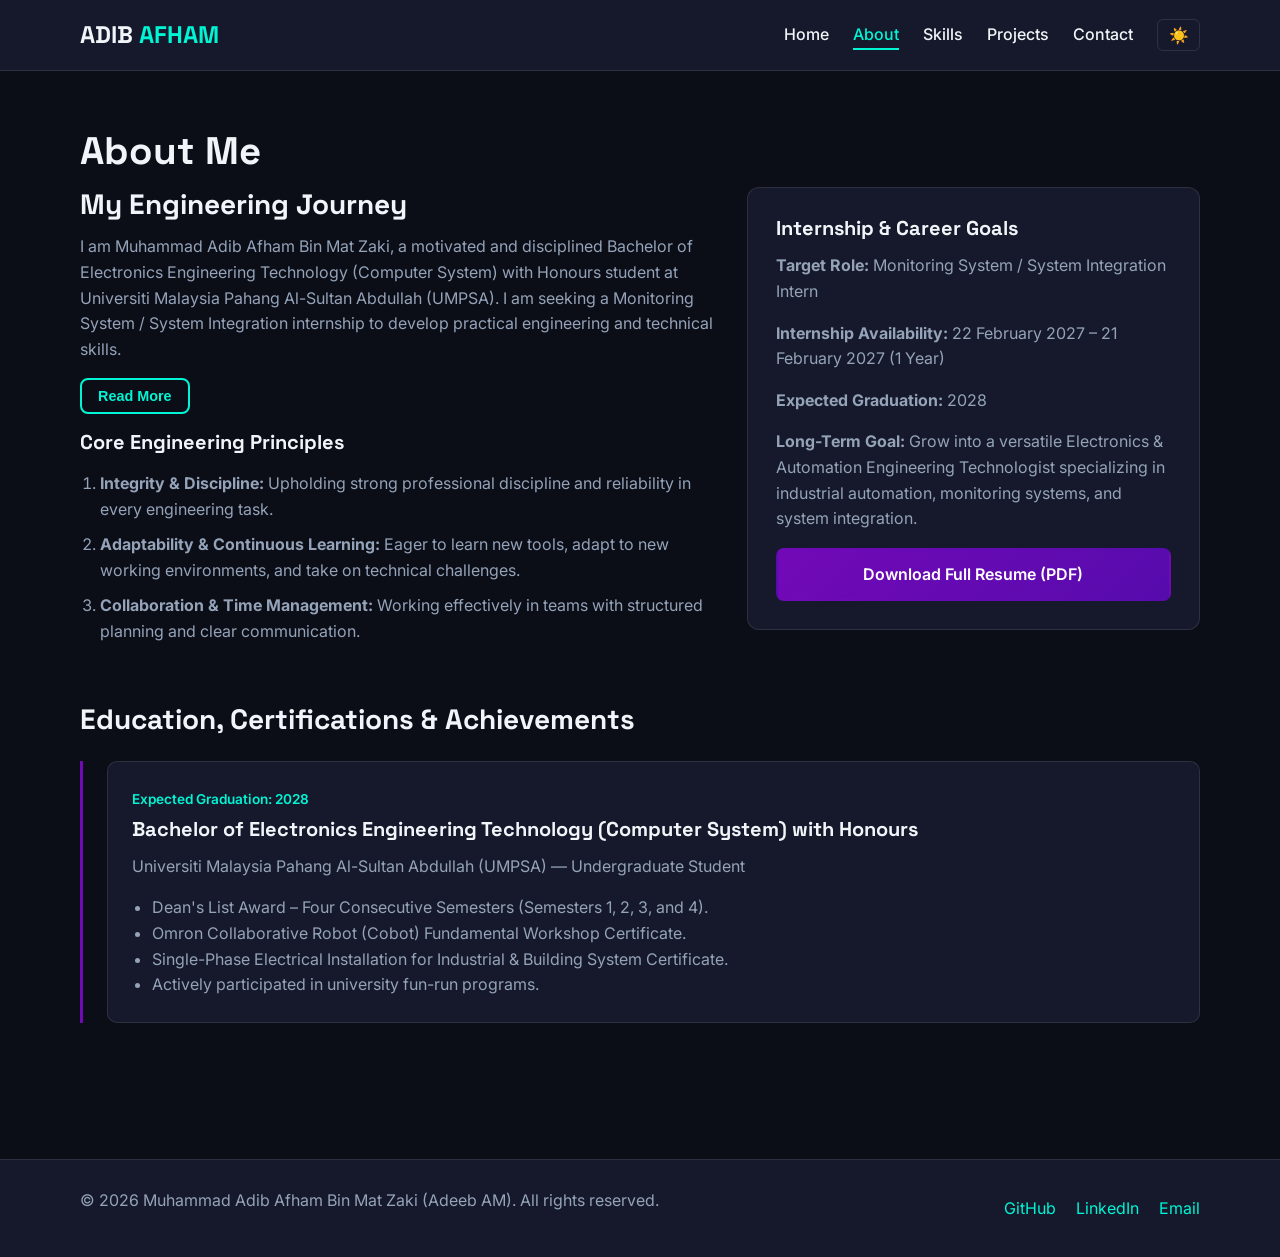
==== about.html @ 30f645f8 "Add files via upload" ====
<!DOCTYPE html>
<html lang="en">
<head>
  <meta charset="UTF-8">
  <meta name="viewport" content="width=device-width, initial-scale=1.0">
  <title>About Me | Adib Afham</title>
  <link rel="preconnect" href="https://fonts.googleapis.com">
  <link rel="preconnect" href="https://fonts.gstatic.com" crossorigin>
  <link href="https://fonts.googleapis.com/css2?family=Inter:wght@400;500;600&family=Space+Grotesk:wght@600;700&display=swap" rel="stylesheet">
  <link rel="stylesheet" href="css/style.css">
</head>
<body>
  <header class="site-header">
    <div class="container nav-wrapper">
      <a href="index.html" class="logo">ADIB<span> AFHAM</span></a>
      <button class="hamburger" id="hamburgerBtn" aria-label="Toggle Navigation" aria-expanded="false">
        <span></span>
        <span></span>
        <span></span>
      </button>
      <nav class="main-nav" id="mainNav">
        <ul>
          <li><a href="index.html">Home</a></li>
          <li><a href="about.html" class="active">About</a></li>
          <li><a href="skills.html">Skills</a></li>
          <li><a href="projects.html">Projects</a></li>
          <li><a href="contact.html">Contact</a></li>
        </ul>
        <button id="themeToggle" class="theme-btn" aria-label="Toggle Light/Dark Mode">☀️</button>
      </nav>
    </div>
  </header>

  <main class="container page-section">
    <h1>About Me</h1>
    <div class="about-grid">
      <article class="about-story">
        <h2>My Engineering Journey</h2>
        <p>
          I am Muhammad Adib Afham Bin Mat Zaki, a motivated and disciplined Bachelor of Electronics Engineering Technology (Computer System) with Honours student at Universiti Malaysia Pahang Al-Sultan Abdullah (UMPSA). I am seeking a Monitoring System / System Integration internship to develop practical engineering and technical skills.
        </p>
        <div id="moreBio" class="hidden-content">
          <p>
            My hands-on academic work spans industrial process simulation and real-time monitoring—including integrating Factory I/O simulations with physical PLC systems via OPC UA communication (2025) and developing a web-based Water Pump Monitoring System dashboard using Node-RED, MySQL, and HTML with alarm notifications (2026).
          </p>
          <p>
            I have earned Dean's List recognition across Semesters 1, 2, 3, and 4, completed workshops in Omron Collaborative Robots (Cobot) and Single-Phase Electrical Installation for Industrial &amp; Building Systems, and actively take part in university fun-run programs.
          </p>
        </div>
        <button id="readMoreBtn" class="btn btn-outline btn-sm">Read More</button>
        <p></p>

        <h3>Core Engineering Principles</h3>
        <ol class="styled-list">
          <li><strong>Integrity &amp; Discipline:</strong> Upholding strong professional discipline and reliability in every engineering task.</li>
          <li><strong>Adaptability &amp; Continuous Learning:</strong> Eager to learn new tools, adapt to new working environments, and take on technical challenges.</li>
          <li><strong>Collaboration &amp; Time Management:</strong> Working effectively in teams with structured planning and clear communication.</li>
        </ol>
      </article>

      <aside class="career-goals">
        <div class="card">
          <h3>Internship &amp; Career Goals</h3>
          <p><strong>Target Role:</strong> Monitoring System / System Integration Intern</p>
          <p><strong>Internship Availability:</strong> 22 February 2027 – 21 February 2027 (1 Year) </p>
          <p><strong>Expected Graduation:</strong> 2028</p>
          <p><strong>Long-Term Goal:</strong> Grow into a versatile Electronics &amp; Automation Engineering Technologist specializing in industrial automation, monitoring systems, and system integration.</p>
          <a href="docs/resume.pdf" class="btn btn-primary full-width" download>Download Full Resume (PDF)</a>
        </div>
      </aside>
    </div>

    <section class="timeline-section">
      <h2>Education, Certifications &amp; Achievements</h2>
      <div class="timeline">
        <article class="timeline-item">
          <span class="timeline-date">Expected Graduation: 2028</span>
          <h3>Bachelor of Electronics Engineering Technology (Computer System) with Honours</h3>
          <p class="institution">Universiti Malaysia Pahang Al-Sultan Abdullah (UMPSA) — Undergraduate Student</p>
          <ul>
            <li>Dean's List Award – Four Consecutive Semesters (Semesters 1, 2, 3, and 4).</li>
            <li>Omron Collaborative Robot (Cobot) Fundamental Workshop Certificate.</li>
            <li>Single-Phase Electrical Installation for Industrial &amp; Building System Certificate.</li>
            <li>Actively participated in university fun-run programs.</li>
          </ul>
        </article>
      </div>
    </section>
  </main>

  <footer class="site-footer">
    <div class="container footer-content">
      <p>&copy; <span id="currentYear">2026</span> Muhammad Adib Afham Bin Mat Zaki (Adeeb AM). All rights reserved.</p>
      <div class="social-links">
       <a href="https://github.com/Adeebbs" target="_blank" rel="noopener noreferrer">GitHub</a>
        <a href="https://www.linkedin.com/in/adib-afham-a77aa1451/" target="_blank" rel="noopener noreferrer">LinkedIn</a>
        <a href="mailto:adibafham878@gmail.com">Email</a>
      </div>
    </div>
  </footer>

  <button id="scrollTopBtn" class="scroll-top" title="Back to top">&uarr;</button>
  <script src="js/script.js"></script>
</body>
</html>
---- css/style.css ----
/* =========================================================
   CSS Variables & Theme Setup (Royal Purple & Neon Cyan)
   ========================================================= */
:root {
  --bg-primary: #0b0d17;
  --bg-secondary: #15192b;
  --text-primary: #f1f5f9;
  --text-secondary: #94a3b8;
  --accent-purple: #7209b7;
  --accent-cyan: #00f5d4;
  --border-color: rgba(255, 255, 255, 0.1);
  --error-color: #ff4d6d;
  --success-color: #00f5d4;
  --font-heading: 'Space Grotesk', sans-serif;
  --font-body: 'Inter', sans-serif;
  --transition: all 0.3s ease;
}

body.light-theme {
  --bg-primary: #f8fafc;
  --bg-secondary: #ffffff;
  --text-primary: #0f172a;
  --text-secondary: #475569;
  --accent-purple: #7209b7;
  --accent-cyan: #008b7a;
  --border-color: rgba(15, 23, 42, 0.12);
}

/* =========================================================
   Reset & Global Typography
   ========================================================= */
* {
  box-sizing: border-box;
  margin: 0;
  padding: 0;
}

html {
  scroll-behavior: smooth;
}

body {
  font-family: var(--font-body);
  background-color: var(--bg-primary);
  color: var(--text-primary);
  line-height: 1.6;
  transition: background-color 0.3s ease, color 0.3s ease;
}

h1, h2, h3 {
  font-family: var(--font-heading);
  line-height: 1.25;
  margin-bottom: 0.75rem;
}

h1 { font-size: 2.4rem; }
h2 { font-size: 1.75rem; }
h3 { font-size: 1.25rem; }

p {
  margin-bottom: 1rem;
  color: var(--text-secondary);
}

a {
  color: var(--accent-cyan);
  text-decoration: none;
  transition: var(--transition);
}

.container {
  width: 90%;
  max-width: 1120px;
  margin: 0 auto;
}

.page-section {
  padding: 3.5rem 0;
}

.section-subtitle {
  margin-bottom: 2rem;
  font-size: 1.05rem;
}

/* =========================================================
   Header & Responsive Navigation
   ========================================================= */
.site-header {
  background-color: var(--bg-secondary);
  border-bottom: 1px solid var(--border-color);
  position: sticky;
  top: 0;
  z-index: 100;
}

.nav-wrapper {
  display: flex;
  justify-content: space-between;
  align-items: center;
  padding: 1rem 0;
}

.logo {
  font-family: var(--font-heading);
  font-size: 1.5rem;
  font-weight: 700;
  color: var(--text-primary);
}

.logo span {
  color: var(--accent-cyan);
}

.main-nav {
  display: flex;
  align-items: center;
  gap: 1.5rem;
}

.main-nav ul {
  display: flex;
  list-style: none;
  gap: 1.5rem;
}

.main-nav a {
  color: var(--text-primary);
  font-weight: 500;
  padding-bottom: 0.25rem;
  border-bottom: 2px solid transparent;
}

.main-nav a:hover,
.main-nav a.active {
  color: var(--accent-cyan);
  border-bottom-color: var(--accent-cyan);
}

.theme-btn {
  background: transparent;
  border: 1px solid var(--border-color);
  color: var(--text-primary);
  padding: 0.35rem 0.65rem;
  border-radius: 6px;
  cursor: pointer;
  font-size: 1rem;
}

.hamburger {
  display: none;
  flex-direction: column;
  gap: 5px;
  background: transparent;
  border: none;
  cursor: pointer;
}

.hamburger span {
  width: 25px;
  height: 3px;
  background-color: var(--text-primary);
  border-radius: 2px;
}

/* =========================================================
   Buttons & Cards
   ========================================================= */
.btn {
  display: inline-block;
  padding: 0.75rem 1.5rem;
  border-radius: 8px;
  font-weight: 600;
  cursor: pointer;
  border: 2px solid transparent;
  transition: var(--transition);
  text-align: center;
}

.btn-sm {
  padding: 0.5rem 1rem;
  font-size: 0.9rem;
}

.full-width {
  width: 100%;
}

.btn-primary {
  background: linear-gradient(135deg, var(--accent-purple), #560bad);
  color: #ffffff;
}

.btn-primary:hover {
  transform: translateY(-2px);
  box-shadow: 0 6px 20px rgba(114, 9, 183, 0.45);
}

.btn-outline {
  border-color: var(--accent-cyan);
  color: var(--accent-cyan);
  background: transparent;
}

.btn-outline:hover {
  background-color: var(--accent-cyan);
  color: #0b0d17;
}

.card {
  background-color: var(--bg-secondary);
  border: 1px solid var(--border-color);
  border-radius: 12px;
  padding: 1.75rem;
}

/* =========================================================
   Home Page: Hero, Highlights & Table
   ========================================================= */
.hero {
  display: grid;
  grid-template-columns: 1.3fr 0.7fr;
  align-items: center;
  gap: 2.5rem;
  padding: 4rem 0;
}

.greeting-badge {
  display: inline-block;
  background: rgba(114, 9, 183, 0.25);
  border: 1px solid var(--accent-purple);
  color: var(--accent-cyan);
  padding: 0.3rem 0.85rem;
  border-radius: 20px;
  font-size: 0.9rem;
  font-weight: 600;
  margin-bottom: 1rem;
}

.highlight {
  color: var(--accent-cyan);
}

.typing-wrapper {
  min-height: 2.2rem;
  color: var(--accent-purple);
  font-size: 1.35rem;
}

body:not(.light-theme) .typing-wrapper {
  color: #c77dff;
}

.cursor {
  animation: blink 0.8s infinite;
}

@keyframes blink {
  50% { opacity: 0; }
}

.cta-group {
  display: flex;
  gap: 1rem;
  margin-top: 1.5rem;
}

.hero-image img {
  width: 100%;
  max-width: 300px;
  border-radius: 16px;
  border: 3px solid var(--accent-cyan);
  box-shadow: 0 12px 30px rgba(0, 245, 212, 0.15);
  display: block;
  margin: 0 auto;
}

.highlights {
  padding: 2rem 0;
}

.stats-grid {
  display: grid;
  grid-template-columns: repeat(3, 1fr);
  gap: 1.5rem;
  margin-top: 1rem;
}

.stat-card {
  background-color: var(--bg-secondary);
  border: 1px solid var(--border-color);
  border-left: 4px solid var(--accent-cyan);
  border-radius: 10px;
  padding: 1.5rem;
  transition: var(--transition);
}

.stat-card:hover {
  transform: translateY(-4px);
}

.stat-card h3 {
  font-size: 2rem;
  color: var(--accent-cyan);
  margin-bottom: 0.25rem;
}

.overview-table-section {
  padding: 2.5rem 0 4rem;
}

.table-responsive {
  overflow-x: auto;
  margin-top: 1rem;
}

table {
  width: 100%;
  border-collapse: collapse;
  background-color: var(--bg-secondary);
  border-radius: 10px;
  overflow: hidden;
}

th, td {
  padding: 1rem;
  text-align: left;
  border-bottom: 1px solid var(--border-color);
}

th {
  background-color: rgba(114, 9, 183, 0.25);
  color: var(--text-primary);
  font-family: var(--font-heading);
}

/* =========================================================
   About Page & Timeline
   ========================================================= */
.about-grid {
  display: grid;
  grid-template-columns: 1.4fr 1fr;
  gap: 2rem;
  margin-bottom: 3rem;
}

.hidden-content {
  display: none;
}

.hidden-content.show {
  display: block;
}

.styled-list {
  margin: 1rem 0 0 1.25rem;
  color: var(--text-secondary);
}

.styled-list li {
  margin-bottom: 0.6rem;
}

.timeline {
  border-left: 3px solid var(--accent-purple);
  padding-left: 1.5rem;
  margin-top: 1.5rem;
}

.timeline-item {
  position: relative;
  margin-bottom: 2rem;
  background-color: var(--bg-secondary);
  padding: 1.5rem;
  border-radius: 10px;
  border: 1px solid var(--border-color);
}

.timeline-date {
  display: inline-block;
  font-size: 0.85rem;
  font-weight: 600;
  color: var(--accent-cyan);
  margin-bottom: 0.4rem;
}

.timeline-item ul {
  margin-left: 1.25rem;
  color: var(--text-secondary);
}

/* =========================================================
   Skills Page: Tabs & Animated Bars
   ========================================================= */
.tab-buttons,
.filter-controls {
  display: flex;
  flex-wrap: wrap;
  gap: 0.75rem;
  margin-bottom: 2rem;
}

.tab-btn,
.filter-btn {
  padding: 0.6rem 1.2rem;
  border-radius: 8px;
  border: 1px solid var(--border-color);
  background-color: var(--bg-secondary);
  color: var(--text-primary);
  cursor: pointer;
  font-weight: 500;
  transition: var(--transition);
}

.tab-btn.active,
.filter-btn.active,
.tab-btn:hover,
.filter-btn:hover {
  background-color: var(--accent-purple);
  color: #ffffff;
  border-color: var(--accent-purple);
}

.tab-content {
  display: none;
}

.tab-content.active {
  display: block;
}

.skills-grid {
  display: grid;
  grid-template-columns: repeat(2, 1fr);
  gap: 1.5rem;
}

.skill-item {
  margin-bottom: 1.25rem;
}

.skill-header {
  display: flex;
  justify-content: space-between;
  font-size: 0.95rem;
  margin-bottom: 0.4rem;
}

.progress-bar {
  width: 100%;
  height: 10px;
  background-color: rgba(255, 255, 255, 0.1);
  border-radius: 6px;
  overflow: hidden;
}

body.light-theme .progress-bar {
  background-color: #e2e8f0;
}

.progress-fill {
  height: 100%;
  width: 0;
  background: linear-gradient(90deg, var(--accent-purple), var(--accent-cyan));
  border-radius: 6px;
  transition: width 0.9s ease-in-out;
}

/* =========================================================
   Projects Page & Modal
   ========================================================= */
.projects-grid {
  display: grid;
  grid-template-columns: repeat(3, 1fr);
  gap: 1.75rem;
}

.project-card {
  background-color: var(--bg-secondary);
  border: 1px solid var(--border-color);
  border-radius: 12px;
  overflow: hidden;
  display: flex;
  flex-direction: column;
  transition: var(--transition);
}

.project-card:hover {
  transform: translateY(-5px);
  border-color: var(--accent-cyan);
}

.project-card img {
  width: 100%;
  height: 185px;
  object-fit: cover;
  background-color: #1e243b;
}

.project-body {
  padding: 1.5rem;
  display: flex;
  flex-direction: column;
  flex-grow: 1;
}

.project-body .btn {
  margin-top: auto;
  align-self: flex-start;
}

.tag {
  display: inline-block;
  font-size: 0.8rem;
  font-weight: 600;
  color: var(--accent-cyan);
  margin-bottom: 0.5rem;
}

.modal {
  display: none;
  position: fixed;
  inset: 0;
  background-color: rgba(0, 0, 0, 0.75);
  z-index: 200;
  align-items: center;
  justify-content: center;
  padding: 1rem;
}

.modal.open {
  display: flex;
}

.modal-content {
  background-color: var(--bg-secondary);
  border: 1px solid var(--accent-cyan);
  border-radius: 12px;
  max-width: 600px;
  width: 100%;
  padding: 2rem;
  position: relative;
}

.modal-close {
  position: absolute;
  top: 1rem;
  right: 1.25rem;
  background: none;
  border: none;
  color: var(--text-primary);
  font-size: 1.75rem;
  cursor: pointer;
}

/* =========================================================
   Contact Page & Validation
   ========================================================= */
.contact-grid {
  display: grid;
  grid-template-columns: 1.3fr 0.9fr;
  gap: 2rem;
}

.form-group {
  margin-bottom: 1.25rem;
}

.form-group label {
  display: block;
  margin-bottom: 0.4rem;
  font-weight: 500;
}

.form-group input,
.form-group textarea {
  width: 100%;
  padding: 0.75rem;
  border-radius: 8px;
  border: 1px solid var(--border-color);
  background-color: var(--bg-primary);
  color: var(--text-primary);
  font-family: inherit;
  font-size: 1rem;
}

.form-group input:focus,
.form-group textarea:focus {
  outline: none;
  border-color: var(--accent-cyan);
}

.error-msg {
  color: var(--error-color);
  font-size: 0.85rem;
  display: block;
  min-height: 1.1rem;
  margin-top: 0.25rem;
}

.success-banner {
  margin-top: 1rem;
  color: var(--success-color);
  font-weight: 600;
}

.contact-list {
  list-style: none;
}

.contact-list li {
  margin-bottom: 1rem;
  color: var(--text-secondary);
}

/* =========================================================
   Footer & Scroll-To-Top
   ========================================================= */
.site-footer {
  background-color: var(--bg-secondary);
  border-top: 1px solid var(--border-color);
  padding: 1.75rem 0;
  margin-top: 3rem;
}

.footer-content {
  display: flex;
  justify-content: space-between;
  align-items: center;
  flex-wrap: wrap;
  gap: 1rem;
}

.social-links {
  display: flex;
  gap: 1.25rem;
}

.scroll-top {
  position: fixed;
  bottom: 1.5rem;
  right: 1.5rem;
  background-color: var(--accent-purple);
  color: #ffffff;
  border: none;
  border-radius: 50%;
  width: 42px;
  height: 42px;
  font-size: 1.2rem;
  cursor: pointer;
  display: none;
  z-index: 90;
}

/* =========================================================
   Media Queries (Tablet <= 768px & Mobile <= 480px)
   ========================================================= */
@media (max-width: 768px) {
  .hamburger {
    display: flex;
  }

  .main-nav {
    display: none;
    position: absolute;
    top: 100%;
    left: 0;
    right: 0;
    background-color: var(--bg-secondary);
    flex-direction: column;
    padding: 1.5rem;
    border-bottom: 1px solid var(--border-color);
  }

  .main-nav.open {
    display: flex;
  }

  .main-nav ul {
    flex-direction: column;
    align-items: center;
  }

  .hero,
  .about-grid,
  .skills-grid,
  .contact-grid {
    grid-template-columns: 1fr;
  }

  .projects-grid,
  .stats-grid {
    grid-template-columns: repeat(2, 1fr);
  }
}

@media (max-width: 480px) {
  h1 {
    font-size: 1.85rem;
  }

  .projects-grid,
  .stats-grid {
    grid-template-columns: 1fr;
  }

  .cta-group {
    flex-direction: column;
  }

  .btn {
    width: 100%;
  }
}
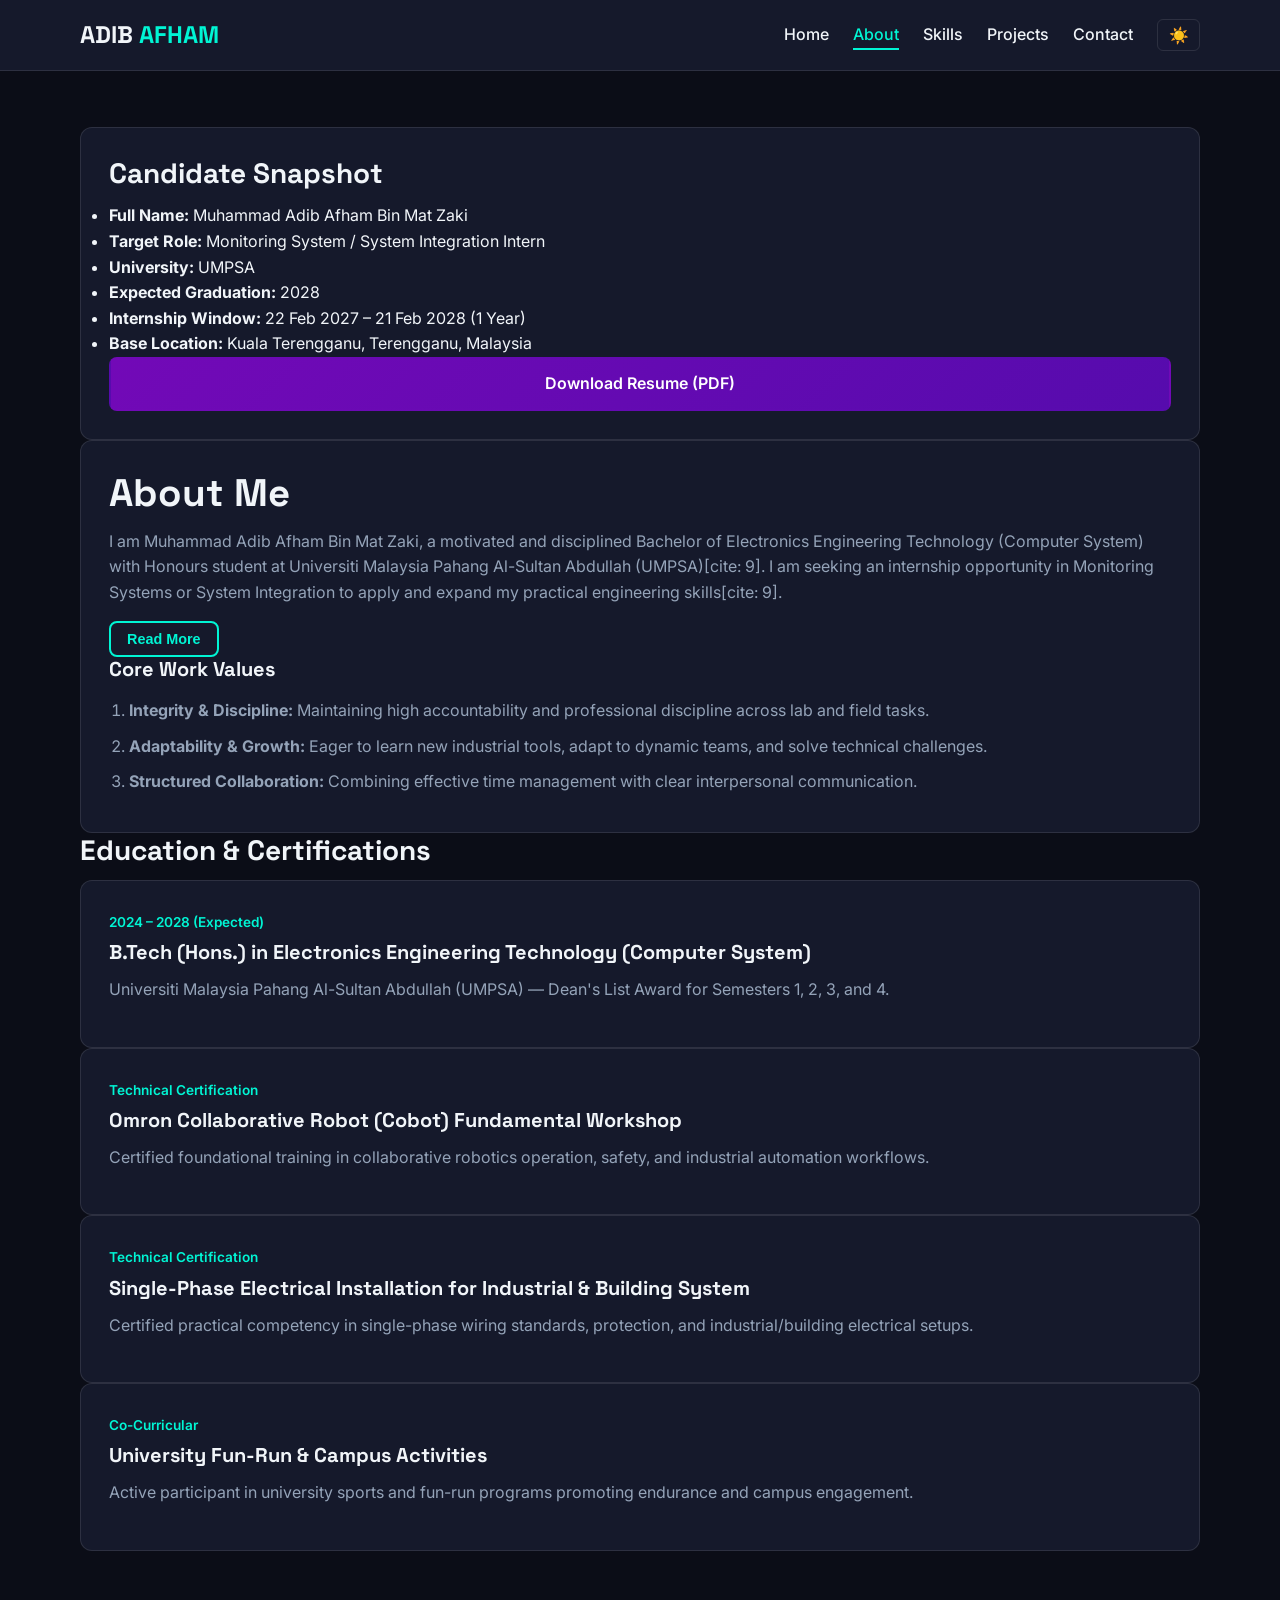
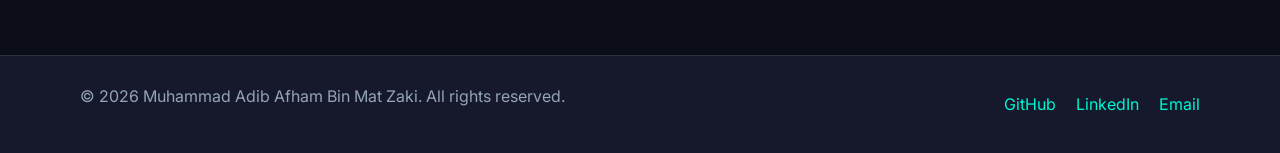
==== commit 5ba3ab86: "Update about.html" ====
--- a/about.html
+++ b/about.html
@@ -3,7 +3,7 @@
 <head>
   <meta charset="UTF-8">
   <meta name="viewport" content="width=device-width, initial-scale=1.0">
-  <title>About Me | Adib Afham</title>
+  <title>About Me | Muhammad Adib Afham</title>
   <link rel="preconnect" href="https://fonts.googleapis.com">
   <link rel="preconnect" href="https://fonts.gstatic.com" crossorigin>
   <link href="https://fonts.googleapis.com/css2?family=Inter:wght@400;500;600&family=Space+Grotesk:wght@600;700&display=swap" rel="stylesheet">
@@ -32,65 +32,83 @@
   </header>
 
   <main class="container page-section">
-    <h1>About Me</h1>
-    <div class="about-grid">
-      <article class="about-story">
-        <h2>My Engineering Journey</h2>
-        <p>
-          I am Muhammad Adib Afham Bin Mat Zaki, a motivated and disciplined Bachelor of Electronics Engineering Technology (Computer System) with Honours student at Universiti Malaysia Pahang Al-Sultan Abdullah (UMPSA). I am seeking a Monitoring System / System Integration internship to develop practical engineering and technical skills.
-        </p>
-        <div id="moreBio" class="hidden-content">
-          <p>
-            My hands-on academic work spans industrial process simulation and real-time monitoring—including integrating Factory I/O simulations with physical PLC systems via OPC UA communication (2025) and developing a web-based Water Pump Monitoring System dashboard using Node-RED, MySQL, and HTML with alarm notifications (2026).
-          </p>
-          <p>
-            I have earned Dean's List recognition across Semesters 1, 2, 3, and 4, completed workshops in Omron Collaborative Robots (Cobot) and Single-Phase Electrical Installation for Industrial &amp; Building Systems, and actively take part in university fun-run programs.
-          </p>
-        </div>
-        <button id="readMoreBtn" class="btn btn-outline btn-sm">Read More</button>
-        <p></p>
-
-        <h3>Core Engineering Principles</h3>
-        <ol class="styled-list">
-          <li><strong>Integrity &amp; Discipline:</strong> Upholding strong professional discipline and reliability in every engineering task.</li>
-          <li><strong>Adaptability &amp; Continuous Learning:</strong> Eager to learn new tools, adapt to new working environments, and take on technical challenges.</li>
-          <li><strong>Collaboration &amp; Time Management:</strong> Working effectively in teams with structured planning and clear communication.</li>
-        </ol>
-      </article>
-
-      <aside class="career-goals">
-        <div class="card">
-          <h3>Internship &amp; Career Goals</h3>
-          <p><strong>Target Role:</strong> Monitoring System / System Integration Intern</p>
-          <p><strong>Internship Availability:</strong> 22 February 2027 – 21 February 2027 (1 Year) </p>
-          <p><strong>Expected Graduation:</strong> 2028</p>
-          <p><strong>Long-Term Goal:</strong> Grow into a versatile Electronics &amp; Automation Engineering Technologist specializing in industrial automation, monitoring systems, and system integration.</p>
-          <a href="docs/resume.pdf" class="btn btn-primary full-width" download>Download Full Resume (PDF)</a>
+    <div class="split-layout">
+      <!-- Sticky Left Profile Card -->
+      <aside class="sticky-sidebar">
+        <div class="card profile-summary-card">
+          <h2>Candidate Snapshot</h2>
+          <ul class="meta-list">
+            <li><strong>Full Name:</strong> Muhammad Adib Afham Bin Mat Zaki</li>
+            <li><strong>Target Role:</strong> Monitoring System / System Integration Intern</li>
+            <li><strong>University:</strong> UMPSA</li>
+            <li><strong>Expected Graduation:</strong> 2028</li>
+            <li><strong>Internship Window:</strong> 22 Feb 2027 – 21 Feb 2028 (1 Year)</li>
+            <li><strong>Base Location:</strong> Kuala Terengganu, Terengganu, Malaysia</li>
+          </ul>
+          <a href="docs/resume.pdf" class="btn btn-primary full-width" download>Download Resume (PDF)</a>
         </div>
       </aside>
+
+      <!-- Right Detailed Narrative & Credentials -->
+      <div class="split-main">
+        <article class="card">
+          <h1>About Me</h1>
+          <p>
+            I am Muhammad Adib Afham Bin Mat Zaki, a motivated and disciplined Bachelor of Electronics Engineering Technology (Computer System) with Honours student at Universiti Malaysia Pahang Al-Sultan Abdullah (UMPSA)[cite: 9]. I am seeking an internship opportunity in Monitoring Systems or System Integration to apply and expand my practical engineering skills[cite: 9].
+          </p>
+          <div id="moreBio" class="hidden-content">
+            <p>
+              My academic projects focus on connecting industrial controllers with modern software interfaces—including linking Factory I/O simulations to physical PLC hardware via OPC UA (2025) and developing a web-based Water Pump Monitoring System dashboard using Node-RED, MySQL, and HTML with real-time alarm alerts (2026)[cite: 9].
+            </p>
+            <p>
+              Alongside earning Dean's List recognition across four consecutive semesters, I have completed hands-on technical workshops in Omron Collaborative Robots (Cobot) and Single-Phase Electrical Installation, and actively participate in university fun-run events[cite: 9].
+            </p>
+          </div>
+          <button id="readMoreBtn" class="btn btn-outline btn-sm">Read More</button>
+
+          <h3>Core Work Values</h3>
+          <ol class="styled-list">
+            <li><strong>Integrity &amp; Discipline:</strong> Maintaining high accountability and professional discipline across lab and field tasks.</li>
+            <li><strong>Adaptability &amp; Growth:</strong> Eager to learn new industrial tools, adapt to dynamic teams, and solve technical challenges.</li>
+            <li><strong>Structured Collaboration:</strong> Combining effective time management with clear interpersonal communication.</li>
+          </ol>
+        </article>
+
+        <section class="credentials-section">
+          <h2>Education &amp; Certifications</h2>
+          <div class="credentials-grid">
+            <article class="card credential-card">
+              <span class="timeline-date">2024 – 2028 (Expected)</span>
+              <h3>B.Tech (Hons.) in Electronics Engineering Technology (Computer System)</h3>
+              <p>Universiti Malaysia Pahang Al-Sultan Abdullah (UMPSA) — Dean's List Award for Semesters 1, 2, 3, and 4.</p>
+            </article>
+
+            <article class="card credential-card">
+              <span class="timeline-date">Technical Certification</span>
+              <h3>Omron Collaborative Robot (Cobot) Fundamental Workshop</h3>
+              <p>Certified foundational training in collaborative robotics operation, safety, and industrial automation workflows.</p>
+            </article>
+
+            <article class="card credential-card">
+              <span class="timeline-date">Technical Certification</span>
+              <h3>Single-Phase Electrical Installation for Industrial &amp; Building System</h3>
+              <p>Certified practical competency in single-phase wiring standards, protection, and industrial/building electrical setups.</p>
+            </article>
+
+            <article class="card credential-card">
+              <span class="timeline-date">Co-Curricular</span>
+              <h3>University Fun-Run &amp; Campus Activities</h3>
+              <p>Active participant in university sports and fun-run programs promoting endurance and campus engagement.</p>
+            </article>
+          </div>
+        </section>
+      </div>
     </div>
-
-    <section class="timeline-section">
-      <h2>Education, Certifications &amp; Achievements</h2>
-      <div class="timeline">
-        <article class="timeline-item">
-          <span class="timeline-date">Expected Graduation: 2028</span>
-          <h3>Bachelor of Electronics Engineering Technology (Computer System) with Honours</h3>
-          <p class="institution">Universiti Malaysia Pahang Al-Sultan Abdullah (UMPSA) — Undergraduate Student</p>
-          <ul>
-            <li>Dean's List Award – Four Consecutive Semesters (Semesters 1, 2, 3, and 4).</li>
-            <li>Omron Collaborative Robot (Cobot) Fundamental Workshop Certificate.</li>
-            <li>Single-Phase Electrical Installation for Industrial &amp; Building System Certificate.</li>
-            <li>Actively participated in university fun-run programs.</li>
-          </ul>
-        </article>
-      </div>
-    </section>
   </main>
 
   <footer class="site-footer">
     <div class="container footer-content">
-      <p>&copy; <span id="currentYear">2026</span> Muhammad Adib Afham Bin Mat Zaki (Adeeb AM). All rights reserved.</p>
+      <p>&copy; <span id="currentYear">2026</span> Muhammad Adib Afham Bin Mat Zaki. All rights reserved.</p>
       <div class="social-links">
        <a href="https://github.com/Adeebbs" target="_blank" rel="noopener noreferrer">GitHub</a>
         <a href="https://www.linkedin.com/in/adib-afham-a77aa1451/" target="_blank" rel="noopener noreferrer">LinkedIn</a>
@@ -102,4 +120,4 @@
   <button id="scrollTopBtn" class="scroll-top" title="Back to top">&uarr;</button>
   <script src="js/script.js"></script>
 </body>
-</html>+</html>
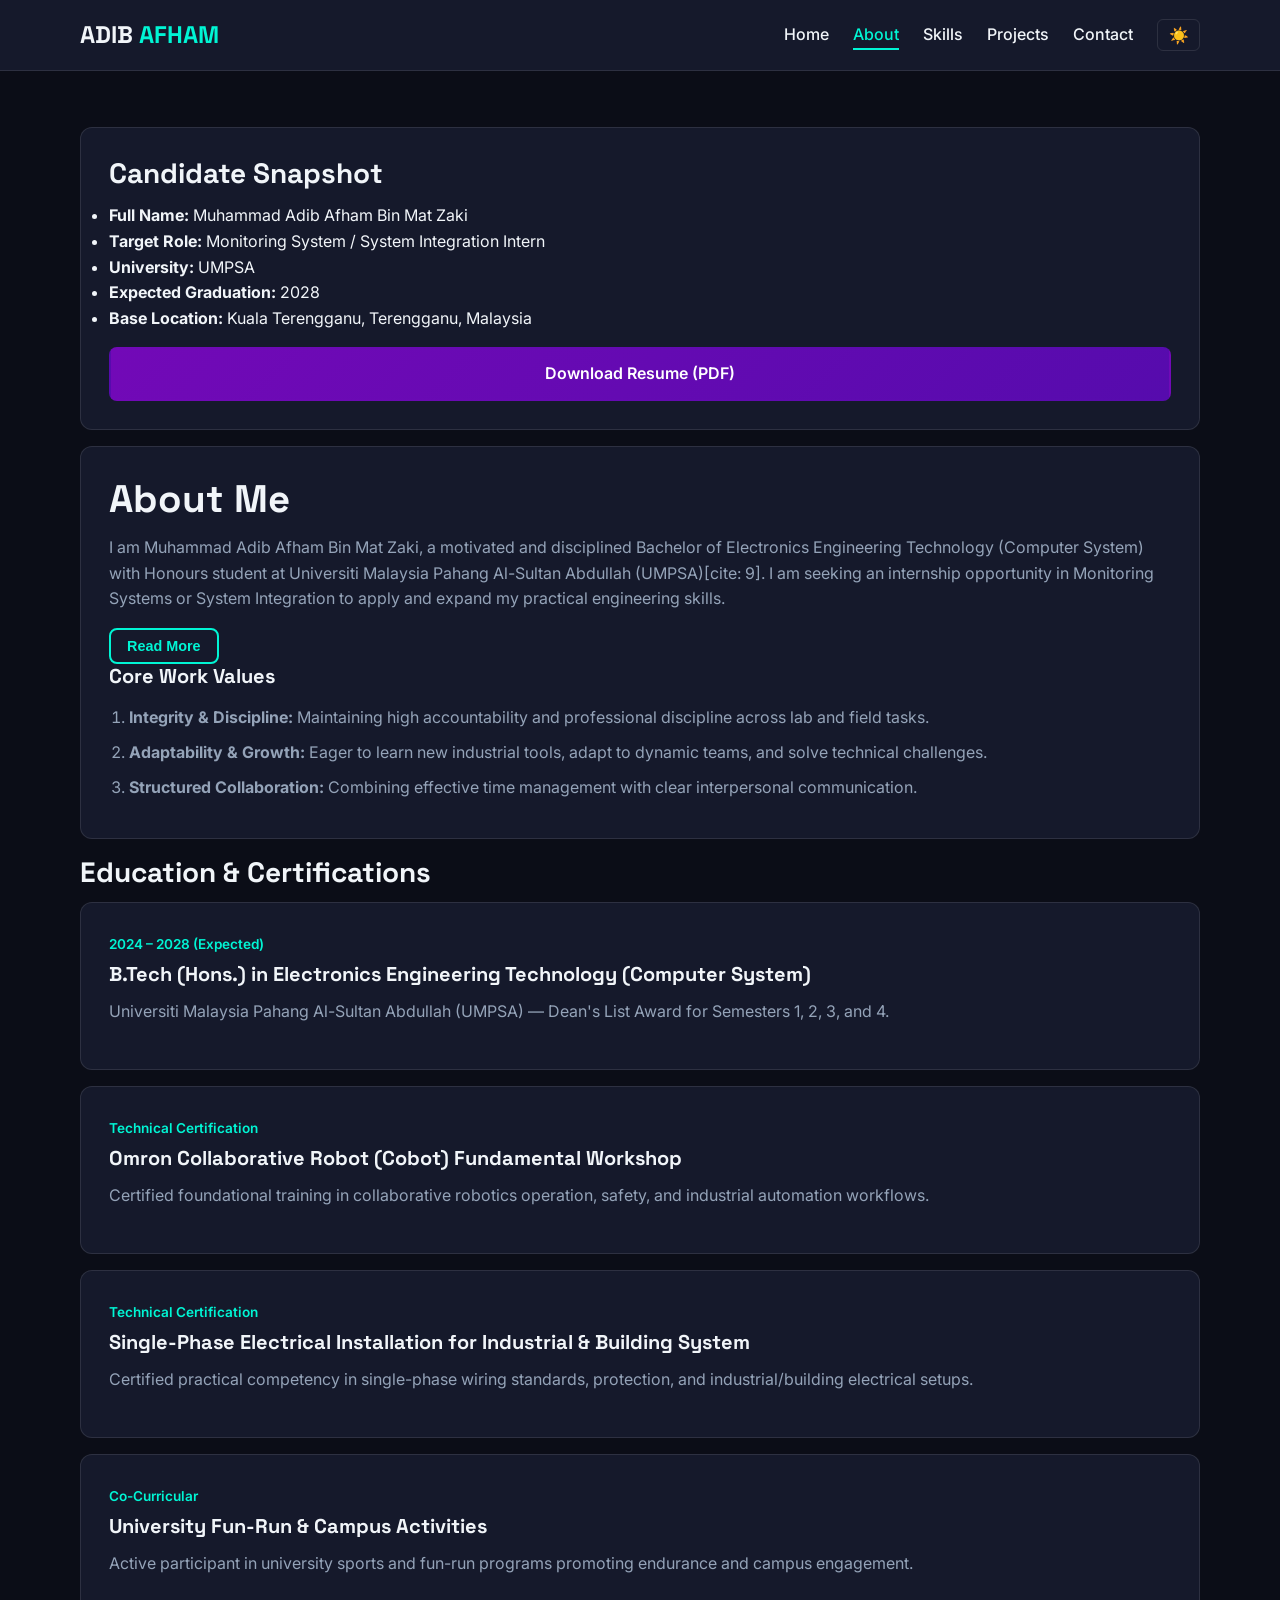
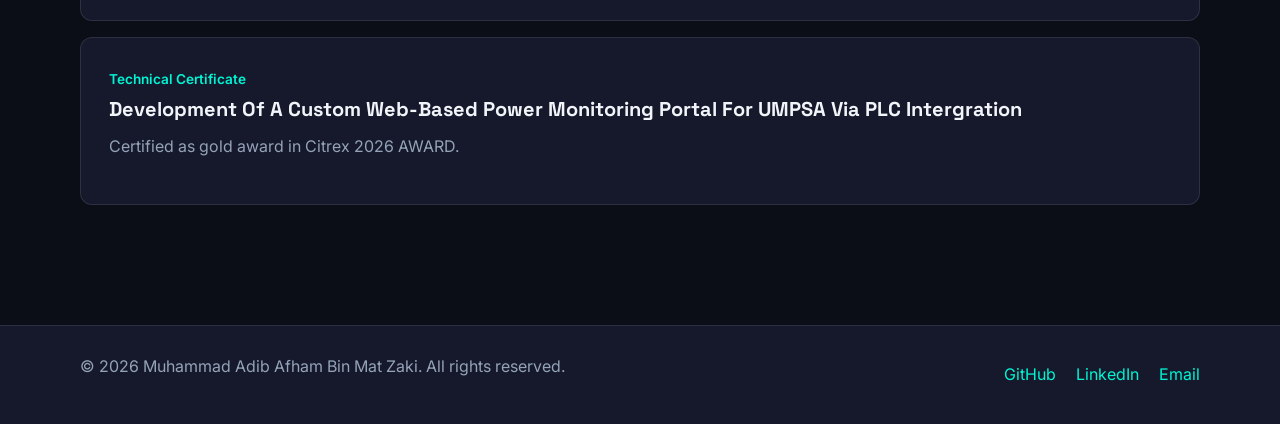
==== commit 9c4d5ee8: "Update about.html" ====
--- a/about.html
+++ b/about.html
@@ -42,26 +42,27 @@
             <li><strong>Target Role:</strong> Monitoring System / System Integration Intern</li>
             <li><strong>University:</strong> UMPSA</li>
             <li><strong>Expected Graduation:</strong> 2028</li>
-            <li><strong>Internship Window:</strong> 22 Feb 2027 – 21 Feb 2028 (1 Year)</li>
             <li><strong>Base Location:</strong> Kuala Terengganu, Terengganu, Malaysia</li>
+            <p></p>
           </ul>
           <a href="docs/resume.pdf" class="btn btn-primary full-width" download>Download Resume (PDF)</a>
         </div>
       </aside>
+      <p></p>
 
       <!-- Right Detailed Narrative & Credentials -->
       <div class="split-main">
         <article class="card">
           <h1>About Me</h1>
           <p>
-            I am Muhammad Adib Afham Bin Mat Zaki, a motivated and disciplined Bachelor of Electronics Engineering Technology (Computer System) with Honours student at Universiti Malaysia Pahang Al-Sultan Abdullah (UMPSA)[cite: 9]. I am seeking an internship opportunity in Monitoring Systems or System Integration to apply and expand my practical engineering skills[cite: 9].
+            I am Muhammad Adib Afham Bin Mat Zaki, a motivated and disciplined Bachelor of Electronics Engineering Technology (Computer System) with Honours student at Universiti Malaysia Pahang Al-Sultan Abdullah (UMPSA)[cite: 9]. I am seeking an internship opportunity in Monitoring Systems or System Integration to apply and expand my practical engineering skills.
           </p>
           <div id="moreBio" class="hidden-content">
             <p>
-              My academic projects focus on connecting industrial controllers with modern software interfaces—including linking Factory I/O simulations to physical PLC hardware via OPC UA (2025) and developing a web-based Water Pump Monitoring System dashboard using Node-RED, MySQL, and HTML with real-time alarm alerts (2026)[cite: 9].
+              My academic projects focus on connecting industrial controllers with modern software interfaces—including linking Factory I/O simulations to physical PLC hardware via OPC UA (2025) and developing a web-based Water Pump Monitoring System dashboard using Node-RED, MySQL, and HTML with real-time alarm alerts (2026).
             </p>
             <p>
-              Alongside earning Dean's List recognition across four consecutive semesters, I have completed hands-on technical workshops in Omron Collaborative Robots (Cobot) and Single-Phase Electrical Installation, and actively participate in university fun-run events[cite: 9].
+              Alongside earning Dean's List recognition across four consecutive semesters, I have completed hands-on technical workshops in Omron Collaborative Robots (Cobot) and Single-Phase Electrical Installation, and actively participate in university fun-run events.
             </p>
           </div>
           <button id="readMoreBtn" class="btn btn-outline btn-sm">Read More</button>
@@ -73,7 +74,12 @@
             <li><strong>Structured Collaboration:</strong> Combining effective time management with clear interpersonal communication.</li>
           </ol>
         </article>
+        <p>
 
+
+        </p>
+        <p></p>
+        <p></p>
         <section class="credentials-section">
           <h2>Education &amp; Certifications</h2>
           <div class="credentials-grid">
@@ -82,24 +88,35 @@
               <h3>B.Tech (Hons.) in Electronics Engineering Technology (Computer System)</h3>
               <p>Universiti Malaysia Pahang Al-Sultan Abdullah (UMPSA) — Dean's List Award for Semesters 1, 2, 3, and 4.</p>
             </article>
+            <p></p>
 
             <article class="card credential-card">
               <span class="timeline-date">Technical Certification</span>
               <h3>Omron Collaborative Robot (Cobot) Fundamental Workshop</h3>
               <p>Certified foundational training in collaborative robotics operation, safety, and industrial automation workflows.</p>
             </article>
+            <p></p>
 
             <article class="card credential-card">
               <span class="timeline-date">Technical Certification</span>
               <h3>Single-Phase Electrical Installation for Industrial &amp; Building System</h3>
               <p>Certified practical competency in single-phase wiring standards, protection, and industrial/building electrical setups.</p>
             </article>
+            <p></p>
 
             <article class="card credential-card">
               <span class="timeline-date">Co-Curricular</span>
               <h3>University Fun-Run &amp; Campus Activities</h3>
               <p>Active participant in university sports and fun-run programs promoting endurance and campus engagement.</p>
             </article>
+            <p></p>
+
+            <article class="card credential-card">
+              <span class="timeline-date">Technical Certificate</span>
+              <h3>Development Of A Custom Web-Based Power Monitoring Portal For UMPSA Via PLC Intergration</h3>
+              <p>Certified as gold award in Citrex 2026 AWARD.</p>
+            </article>
+            <p></p>
           </div>
         </section>
       </div>
